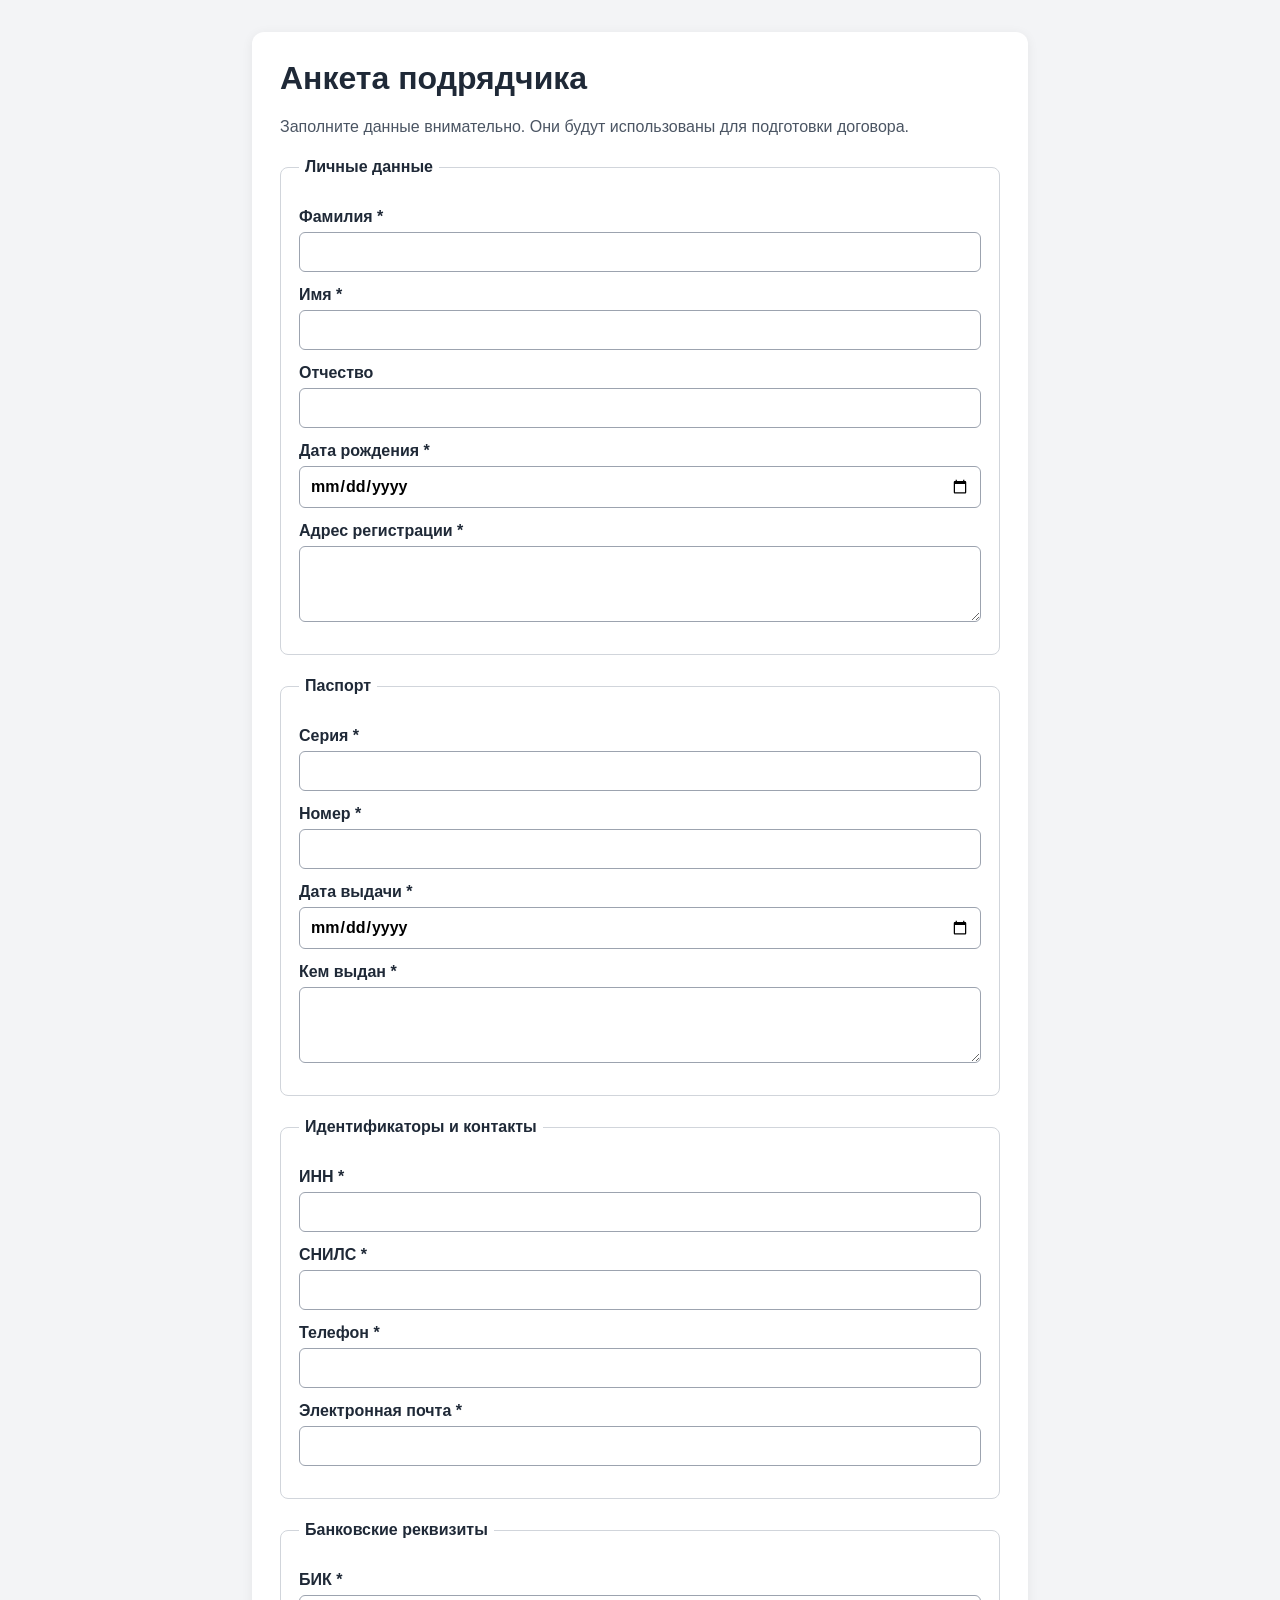
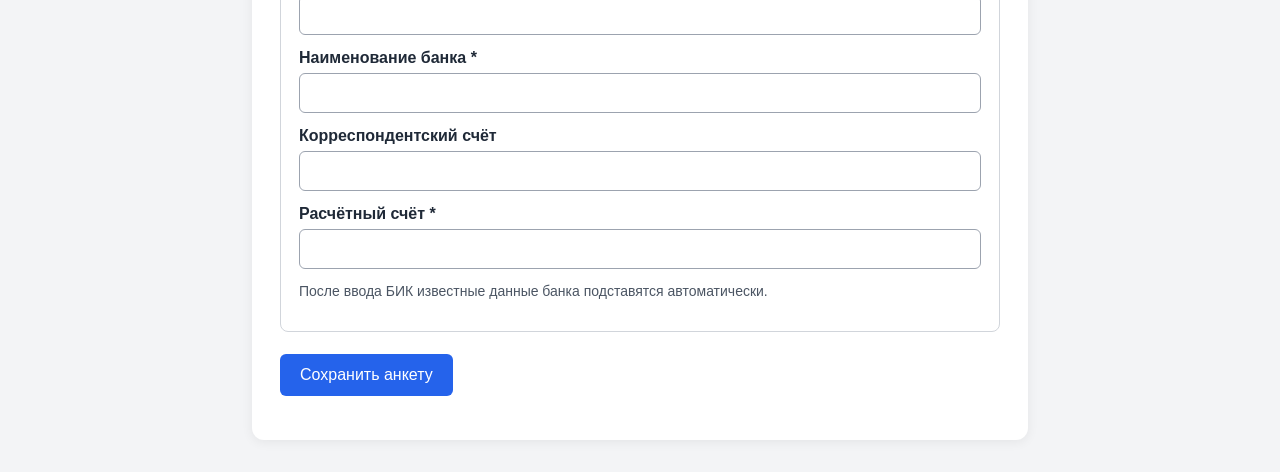
==== questionnaire/index.html @ a1c6955f "Separate contractor name fields in questionnaire" ====
<!doctype html>
<html lang="ru">
<head>
  <meta charset="utf-8">
  <meta name="viewport" content="width=device-width, initial-scale=1">
  <title>Анкета подрядчика</title>
  <link rel="stylesheet" href="style.css">
</head>
<body>
  <main class="container">
    <h1>Анкета подрядчика</h1>
    <p class="intro">Заполните данные внимательно. Они будут использованы для подготовки договора.</p>

    <form id="contractor-form" novalidate>
      <fieldset>
        <legend>Личные данные</legend>
        <label>Фамилия *<input name="lastName" autocomplete="family-name" required></label>
        <label>Имя *<input name="firstName" autocomplete="given-name" required></label>
        <label>Отчество<input name="middleName" autocomplete="additional-name"></label>
        <label>Дата рождения *<input name="birthDate" type="date" required></label>
        <label>Адрес регистрации *<textarea name="registrationAddress" rows="3" required></textarea></label>
      </fieldset>

      <fieldset>
        <legend>Паспорт</legend>
        <label>Серия *<input name="passportSeries" inputmode="numeric" maxlength="4" required></label>
        <label>Номер *<input name="passportNumber" inputmode="numeric" maxlength="6" required></label>
        <label>Дата выдачи *<input name="passportIssueDate" type="date" required></label>
        <label>Кем выдан *<textarea name="passportIssuedBy" rows="3" required></textarea></label>
      </fieldset>

      <fieldset>
        <legend>Идентификаторы и контакты</legend>
        <label>ИНН *<input name="inn" inputmode="numeric" maxlength="12" required></label>
        <label>СНИЛС *<input name="snils" inputmode="numeric" maxlength="11" required></label>
        <label>Телефон *<input name="phone" type="tel" autocomplete="tel" required></label>
        <label>Электронная почта *<input name="email" type="email" autocomplete="email" required></label>
      </fieldset>

      <fieldset>
        <legend>Банковские реквизиты</legend>
        <label>БИК *<input name="bik" inputmode="numeric" maxlength="9" required></label>
        <label>Наименование банка *<input name="bankName" required></label>
        <label>Корреспондентский счёт <input name="correspondentAccount" inputmode="numeric" maxlength="20"></label>
        <label>Расчётный счёт *<input name="accountNumber" inputmode="numeric" maxlength="20" required></label>
        <p class="hint">После ввода БИК известные данные банка подставятся автоматически.</p>
      </fieldset>

      <div id="form-errors" class="errors" role="alert" aria-live="polite"></div>
      <button type="submit">Сохранить анкету</button>
      <p id="success-message" class="success" role="status" aria-live="polite"></p>
    </form>
  </main>
  <script src="validation.js"></script>
  <script src="app.js?v=3"></script>
</body>
</html>
---- questionnaire/style.css ----
:root { font-family: Arial, sans-serif; color: #1f2937; background: #f3f4f6; }
body { margin: 0; }
.container { max-width: 720px; margin: 32px auto; padding: 28px; background: white; border-radius: 12px; box-shadow: 0 2px 12px #0001; }
h1 { margin-top: 0; }
.intro { color: #4b5563; }
fieldset { margin: 22px 0; padding: 18px; border: 1px solid #d1d5db; border-radius: 8px; }
legend { font-weight: 700; padding: 0 6px; }
label { display: block; margin: 14px 0; font-weight: 600; }
input, textarea { display: block; width: 100%; box-sizing: border-box; margin-top: 6px; padding: 10px; border: 1px solid #9ca3af; border-radius: 6px; font: inherit; }
button { padding: 12px 20px; border: 0; border-radius: 6px; color: white; background: #2563eb; font-size: 16px; cursor: pointer; }
.errors { color: #b91c1c; }
.success { color: #166534; font-weight: 700; }
.hint { color: #4b5563; font-size: 14px; }
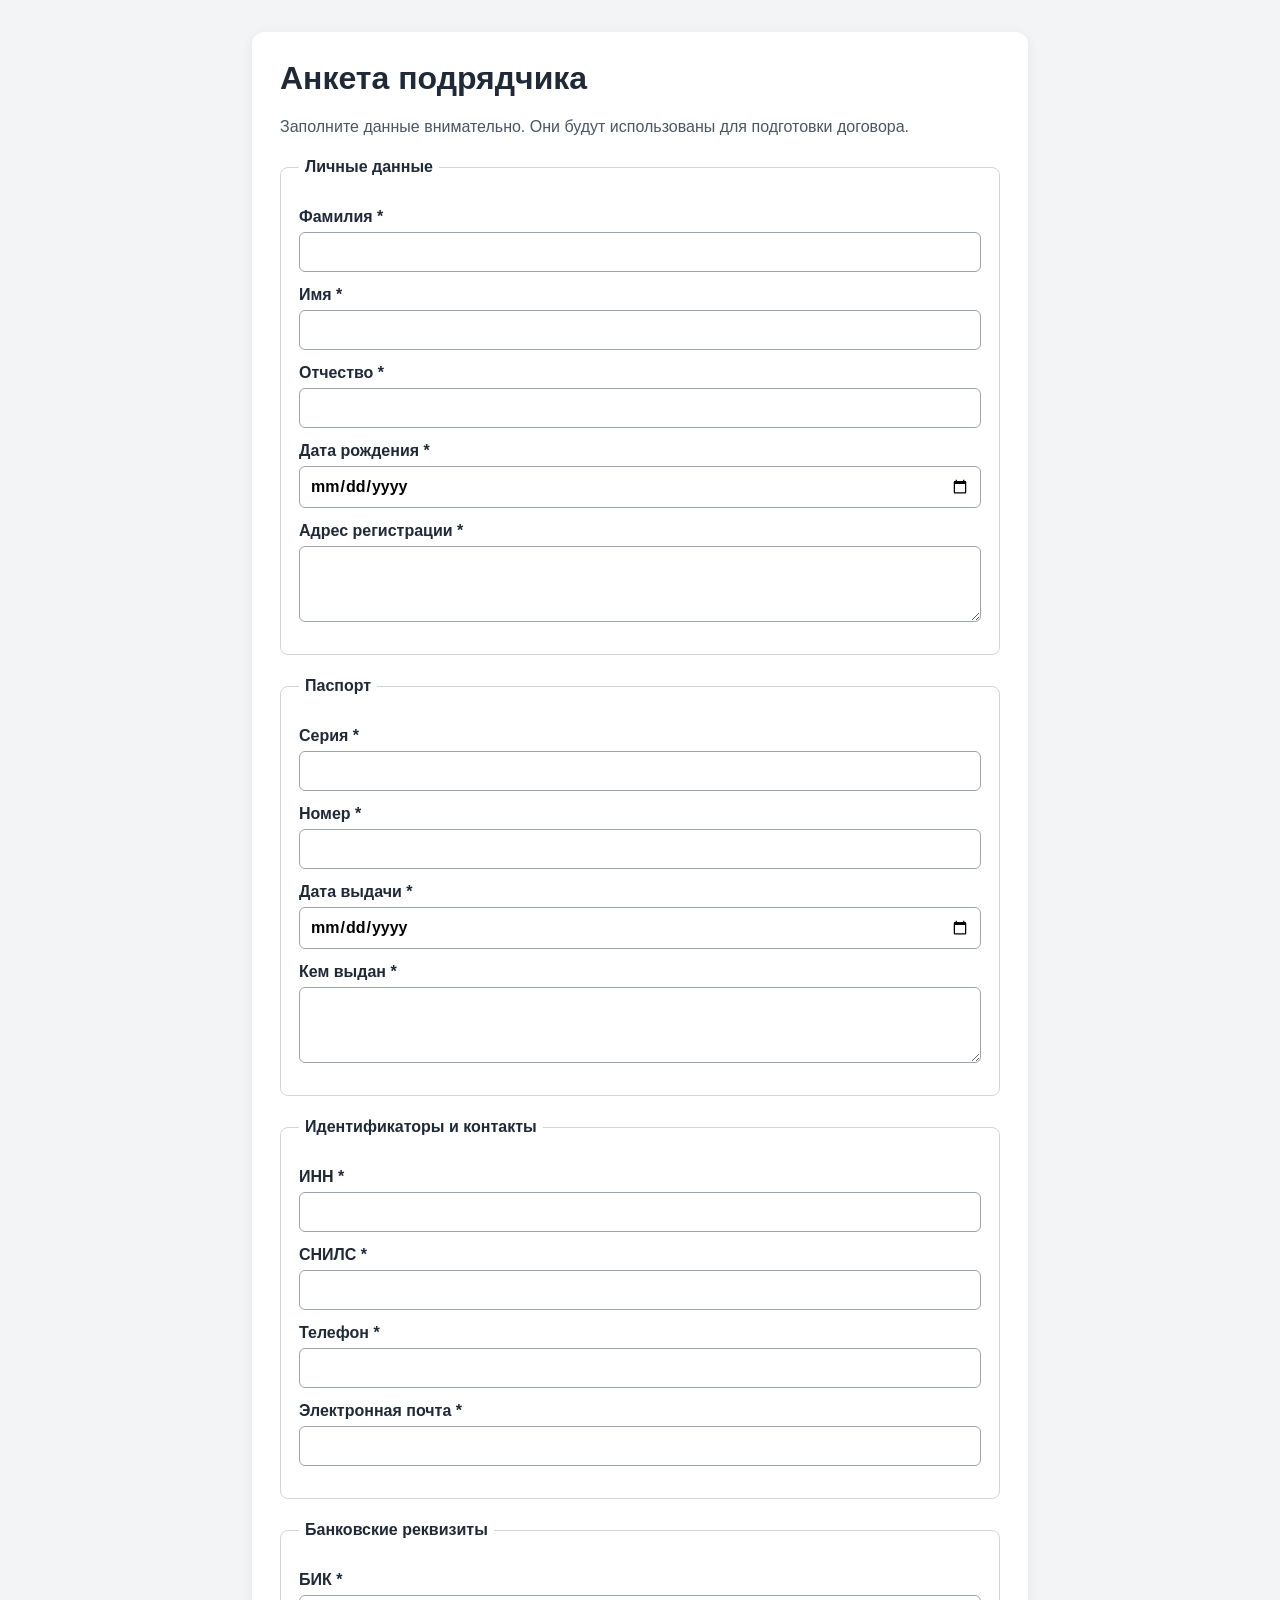
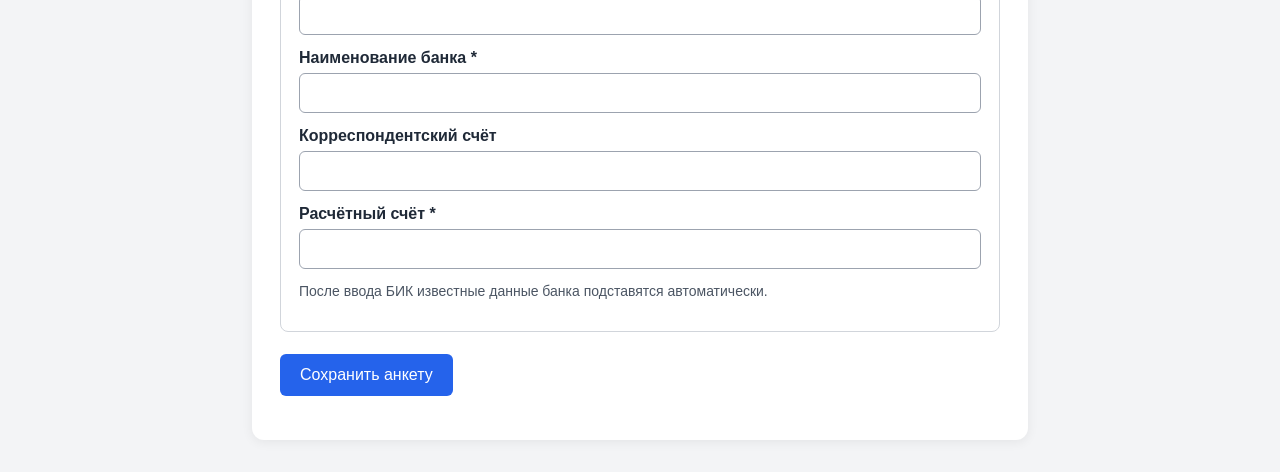
==== commit f2203f14: "Make middle name required" ====
--- a/questionnaire/index.html
+++ b/questionnaire/index.html
@@ -16,7 +16,7 @@
         <legend>Личные данные</legend>
         <label>Фамилия *<input name="lastName" autocomplete="family-name" required></label>
         <label>Имя *<input name="firstName" autocomplete="given-name" required></label>
-        <label>Отчество<input name="middleName" autocomplete="additional-name"></label>
+        <label>Отчество *<input name="middleName" autocomplete="additional-name"></label>
         <label>Дата рождения *<input name="birthDate" type="date" required></label>
         <label>Адрес регистрации *<textarea name="registrationAddress" rows="3" required></textarea></label>
       </fieldset>
@@ -52,6 +52,6 @@
     </form>
   </main>
   <script src="validation.js"></script>
-  <script src="app.js?v=3"></script>
+  <script src="app.js?v=4"></script>
 </body>
 </html>
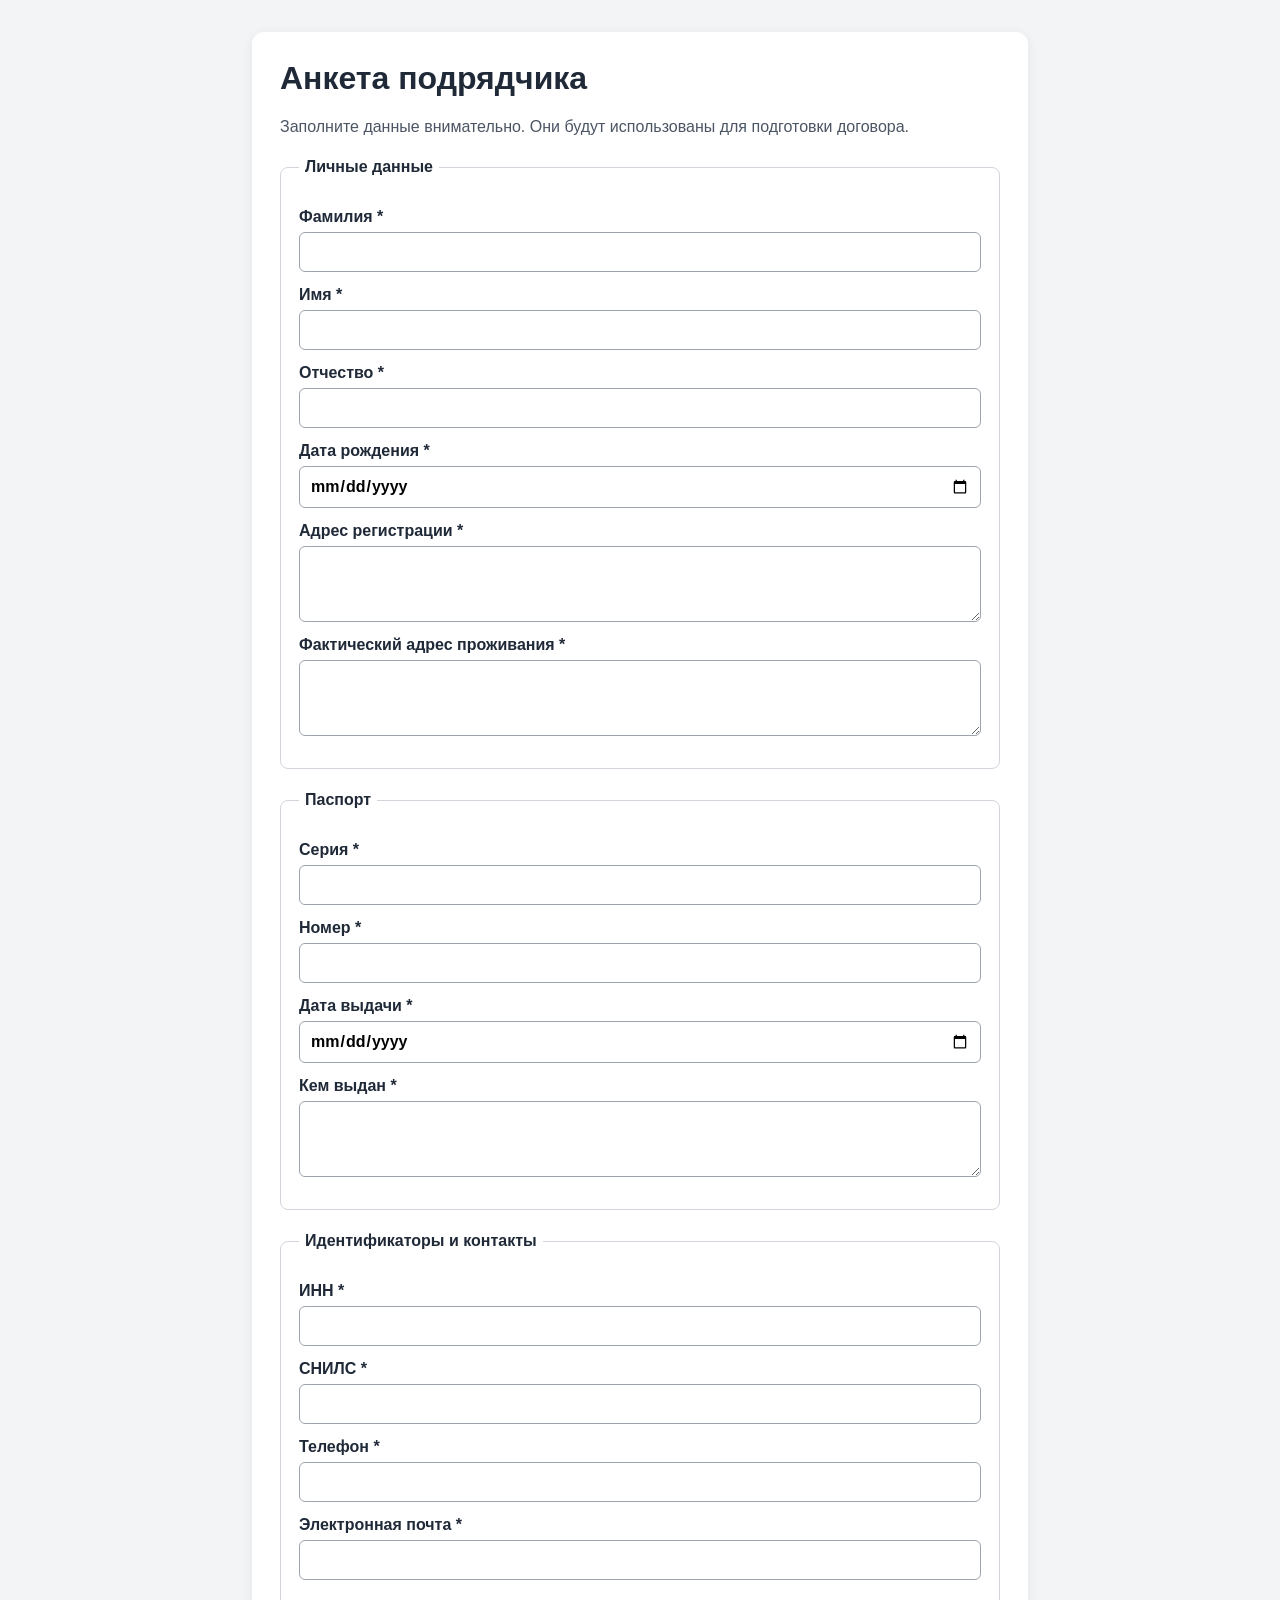
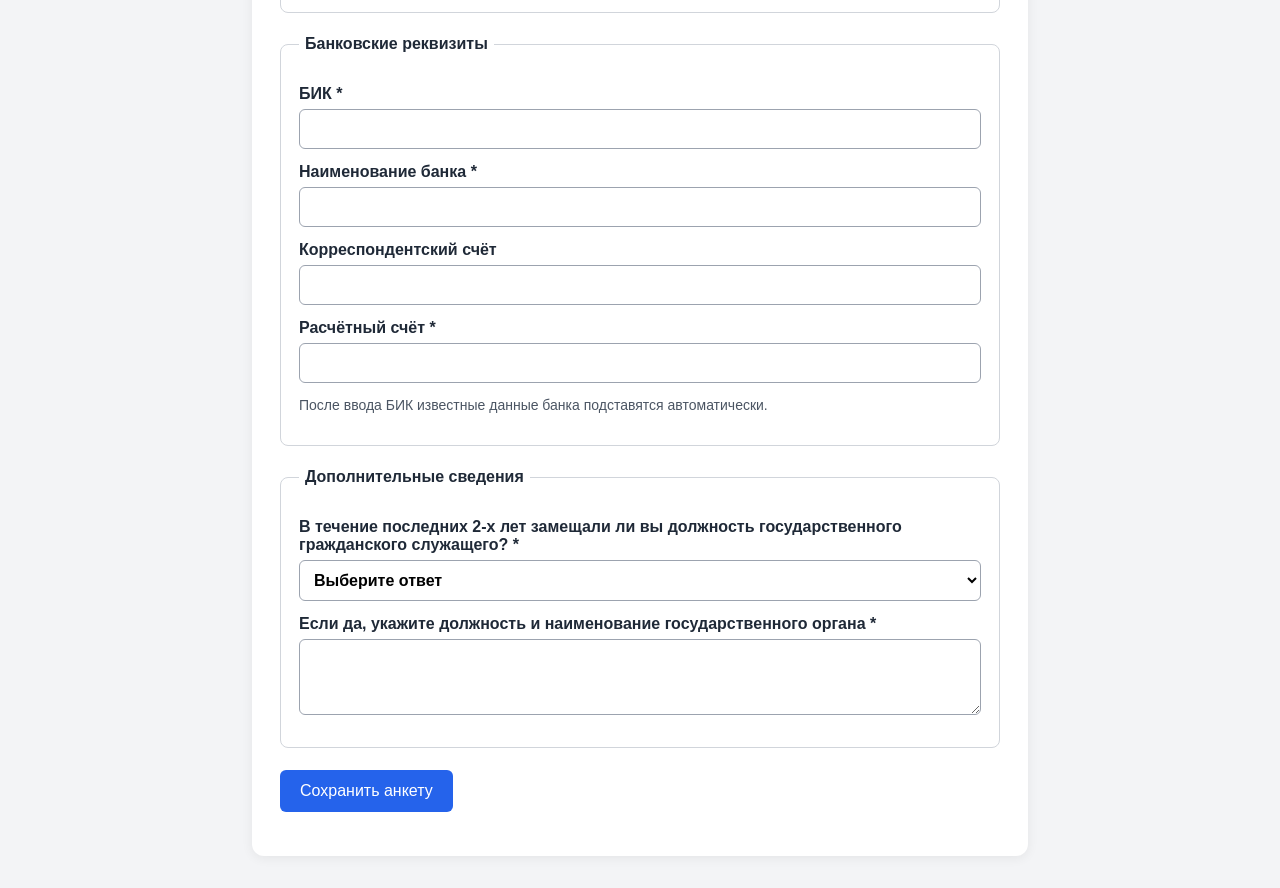
==== commit 3274475c: "Add informational fields to contractor questionnaire" ====
--- a/questionnaire/index.html
+++ b/questionnaire/index.html
@@ -16,9 +16,10 @@
         <legend>Личные данные</legend>
         <label>Фамилия *<input name="lastName" autocomplete="family-name" required></label>
         <label>Имя *<input name="firstName" autocomplete="given-name" required></label>
-        <label>Отчество *<input name="middleName" autocomplete="additional-name"></label>
+        <label>Отчество *<input name="middleName" autocomplete="additional-name" required></label>
         <label>Дата рождения *<input name="birthDate" type="date" required></label>
         <label>Адрес регистрации *<textarea name="registrationAddress" rows="3" required></textarea></label>
+        <label>Фактический адрес проживания *<textarea name="actualAddress" rows="3" required></textarea></label>
       </fieldset>
 
       <fieldset>
@@ -46,12 +47,26 @@
         <p class="hint">После ввода БИК известные данные банка подставятся автоматически.</p>
       </fieldset>
 
+      <fieldset>
+        <legend>Дополнительные сведения</legend>
+        <label>В течение последних 2-х лет замещали ли вы должность государственного гражданского служащего? *
+          <select name="wasCivilServant" required>
+            <option value="">Выберите ответ</option>
+            <option value="Нет">Нет</option>
+            <option value="Да">Да</option>
+          </select>
+        </label>
+        <label id="civil-service-details" hidden>Если да, укажите должность и наименование государственного органа *
+          <textarea name="civilServiceDetails" rows="3"></textarea>
+        </label>
+      </fieldset>
+
       <div id="form-errors" class="errors" role="alert" aria-live="polite"></div>
       <button type="submit">Сохранить анкету</button>
       <p id="success-message" class="success" role="status" aria-live="polite"></p>
     </form>
   </main>
   <script src="validation.js"></script>
-  <script src="app.js?v=4"></script>
+  <script src="app.js?v=5"></script>
 </body>
 </html>
--- a/questionnaire/style.css
+++ b/questionnaire/style.css
@@ -6,7 +6,7 @@
 fieldset { margin: 22px 0; padding: 18px; border: 1px solid #d1d5db; border-radius: 8px; }
 legend { font-weight: 700; padding: 0 6px; }
 label { display: block; margin: 14px 0; font-weight: 600; }
-input, textarea { display: block; width: 100%; box-sizing: border-box; margin-top: 6px; padding: 10px; border: 1px solid #9ca3af; border-radius: 6px; font: inherit; }
+input, textarea, select { display: block; width: 100%; box-sizing: border-box; margin-top: 6px; padding: 10px; border: 1px solid #9ca3af; border-radius: 6px; font: inherit; background: white; }
 button { padding: 12px 20px; border: 0; border-radius: 6px; color: white; background: #2563eb; font-size: 16px; cursor: pointer; }
 .errors { color: #b91c1c; }
 .success { color: #166534; font-weight: 700; }
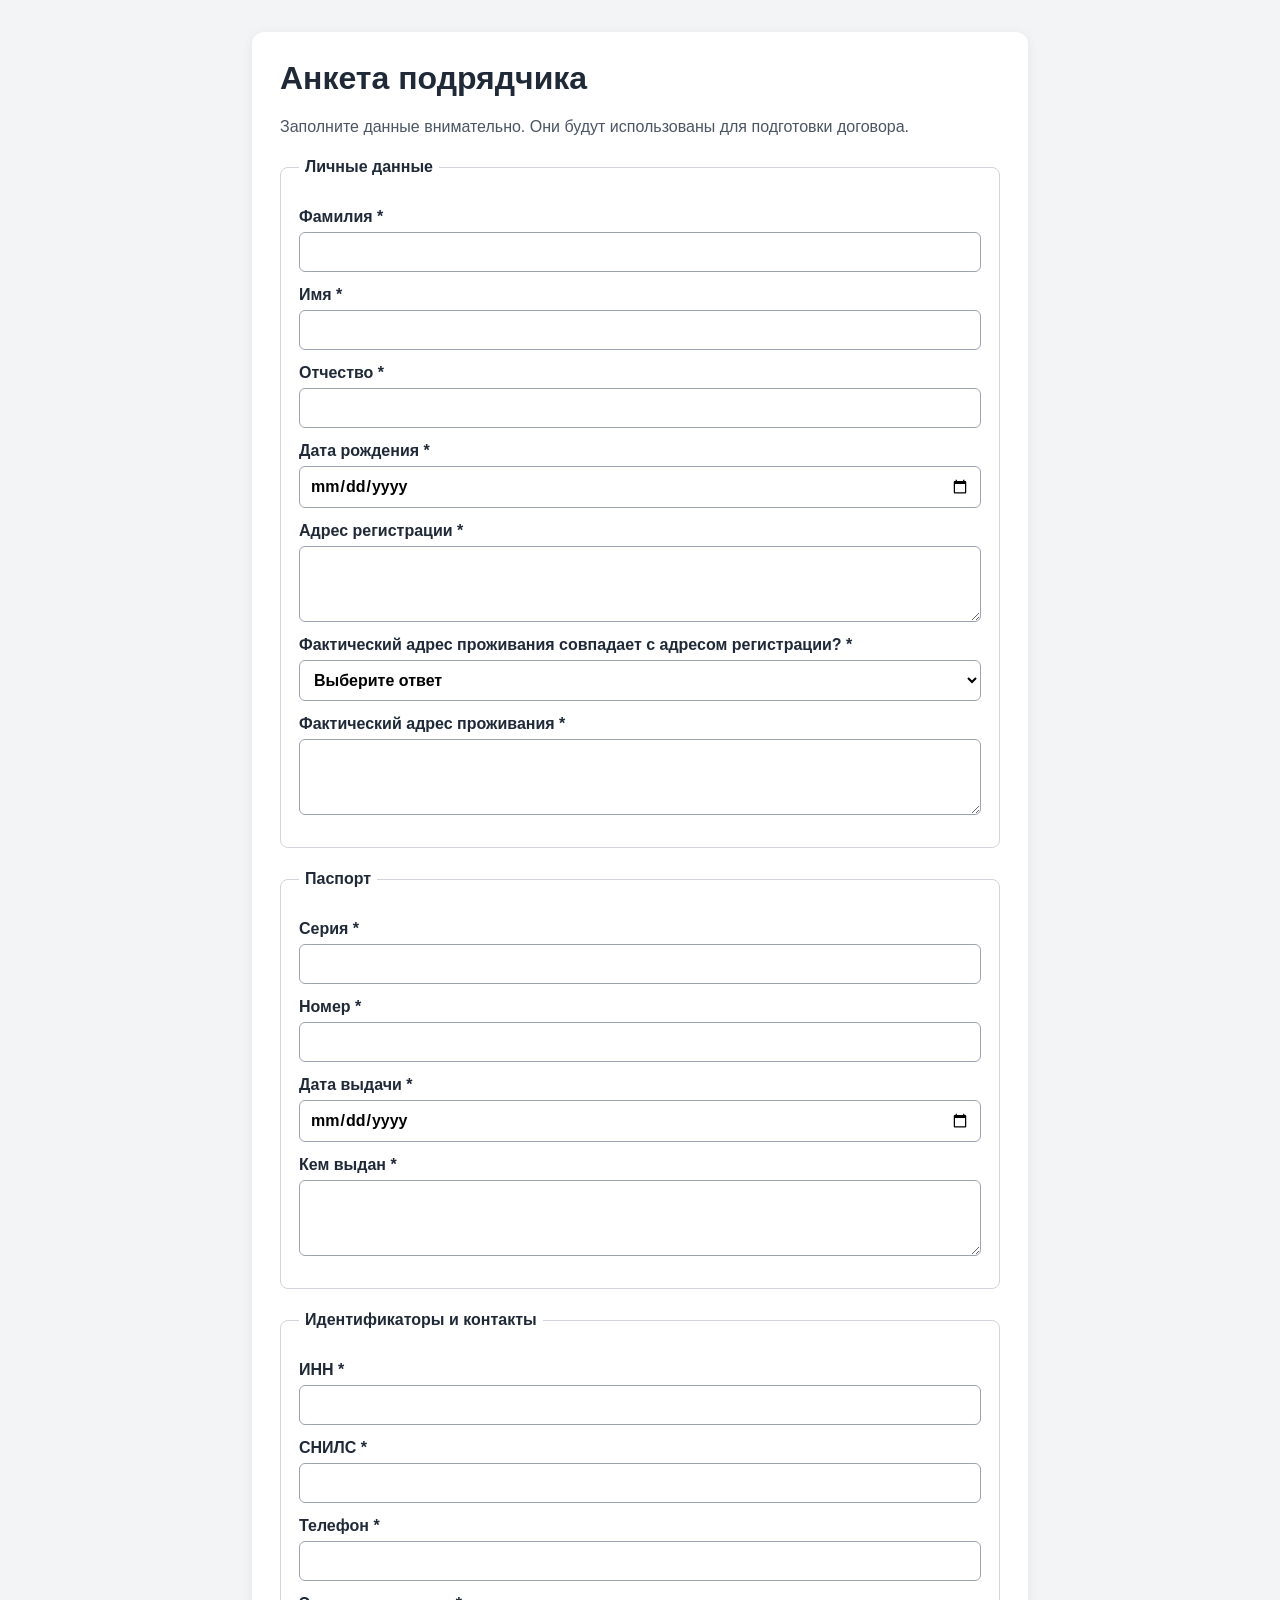
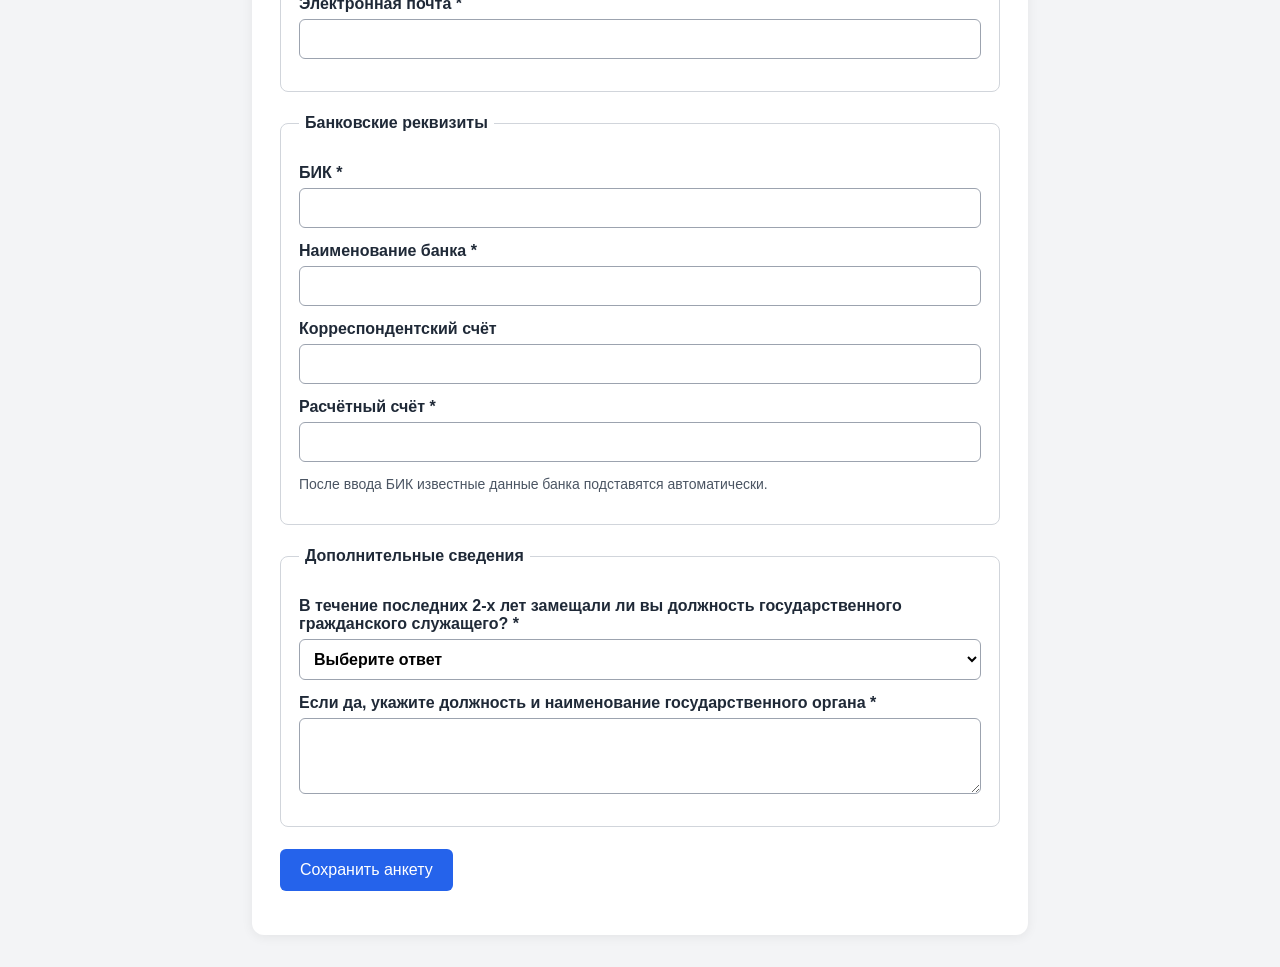
==== commit 055307e9: "Reuse registration address when actual address matches" ====
--- a/questionnaire/index.html
+++ b/questionnaire/index.html
@@ -19,7 +19,14 @@
         <label>Отчество *<input name="middleName" autocomplete="additional-name" required></label>
         <label>Дата рождения *<input name="birthDate" type="date" required></label>
         <label>Адрес регистрации *<textarea name="registrationAddress" rows="3" required></textarea></label>
-        <label>Фактический адрес проживания *<textarea name="actualAddress" rows="3" required></textarea></label>
+        <label>Фактический адрес проживания совпадает с адресом регистрации? *
+          <select name="actualAddressSame" required>
+            <option value="">Выберите ответ</option>
+            <option value="Да">Да</option>
+            <option value="Нет">Нет</option>
+          </select>
+        </label>
+        <label id="actual-address-field">Фактический адрес проживания *<textarea name="actualAddress" rows="3" required></textarea></label>
       </fieldset>
 
       <fieldset>
@@ -67,6 +74,6 @@
     </form>
   </main>
   <script src="validation.js"></script>
-  <script src="app.js?v=5"></script>
+  <script src="app.js?v=6"></script>
 </body>
 </html>
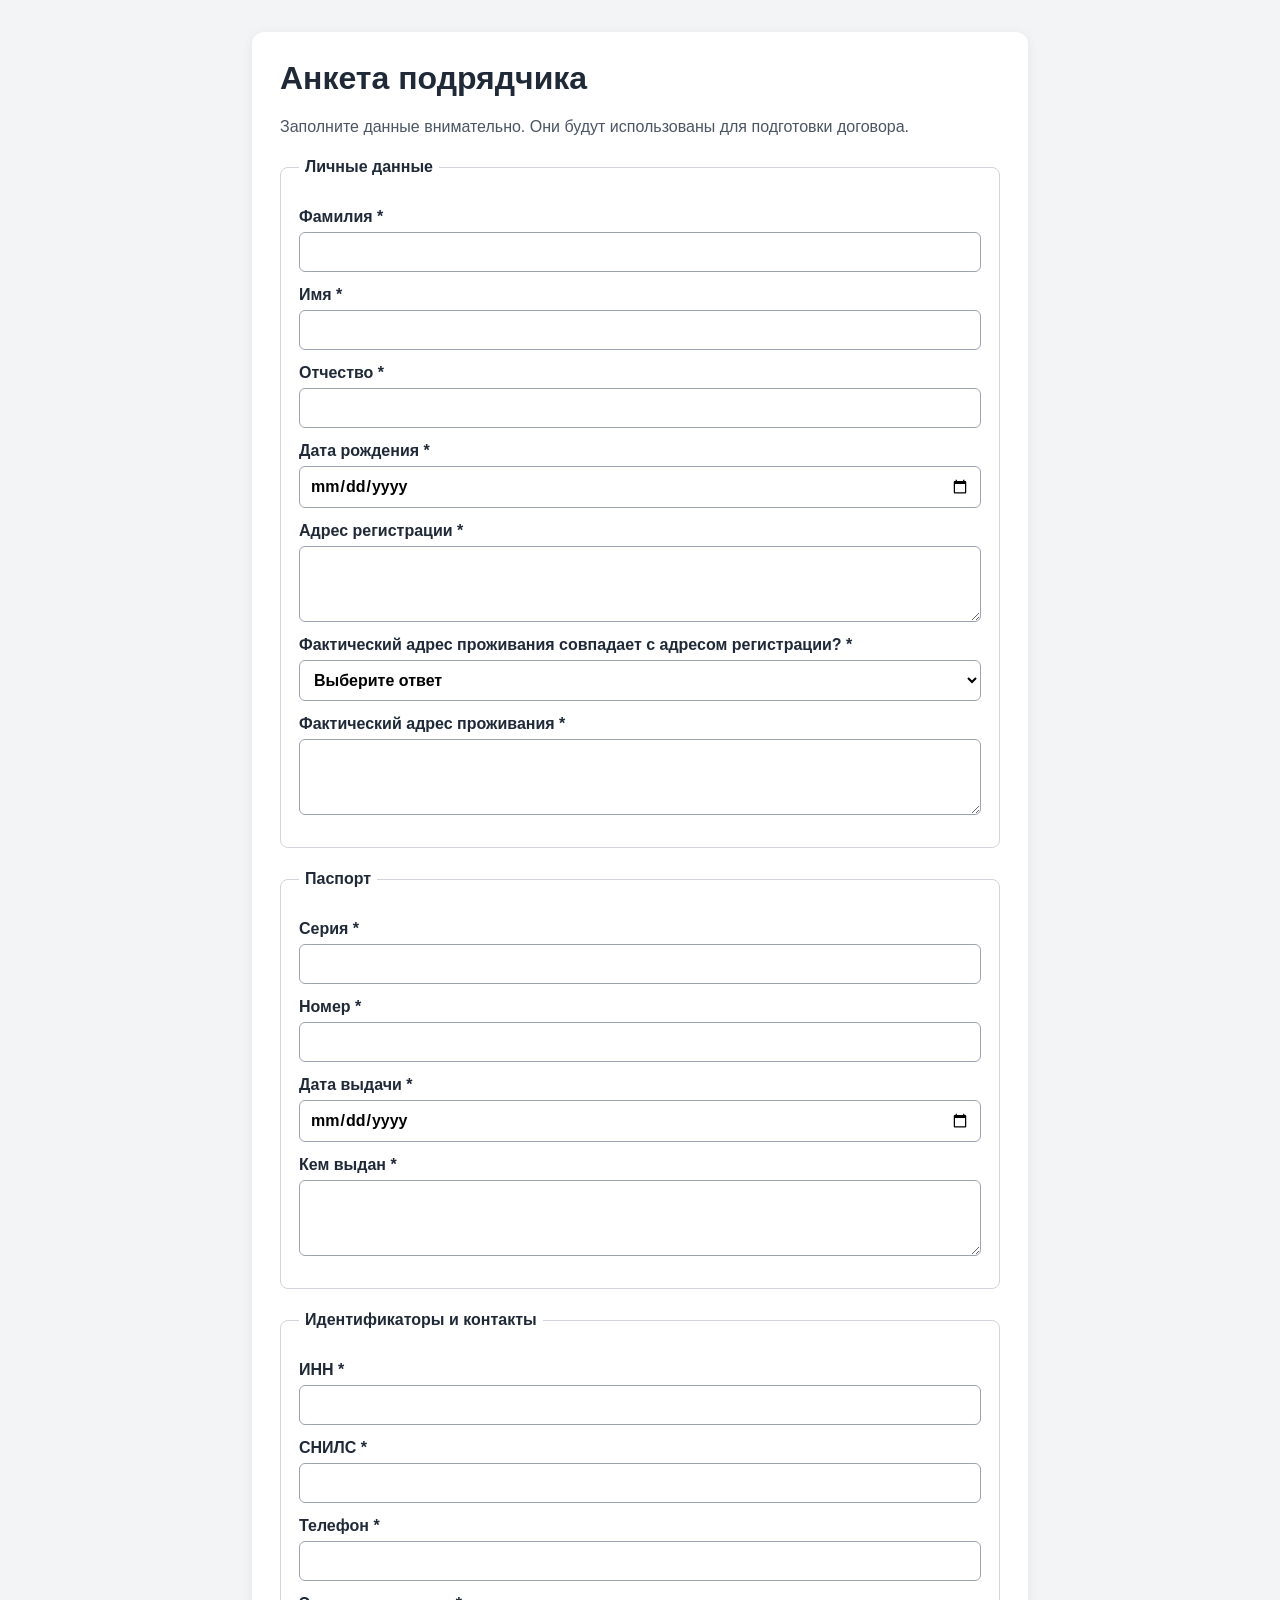
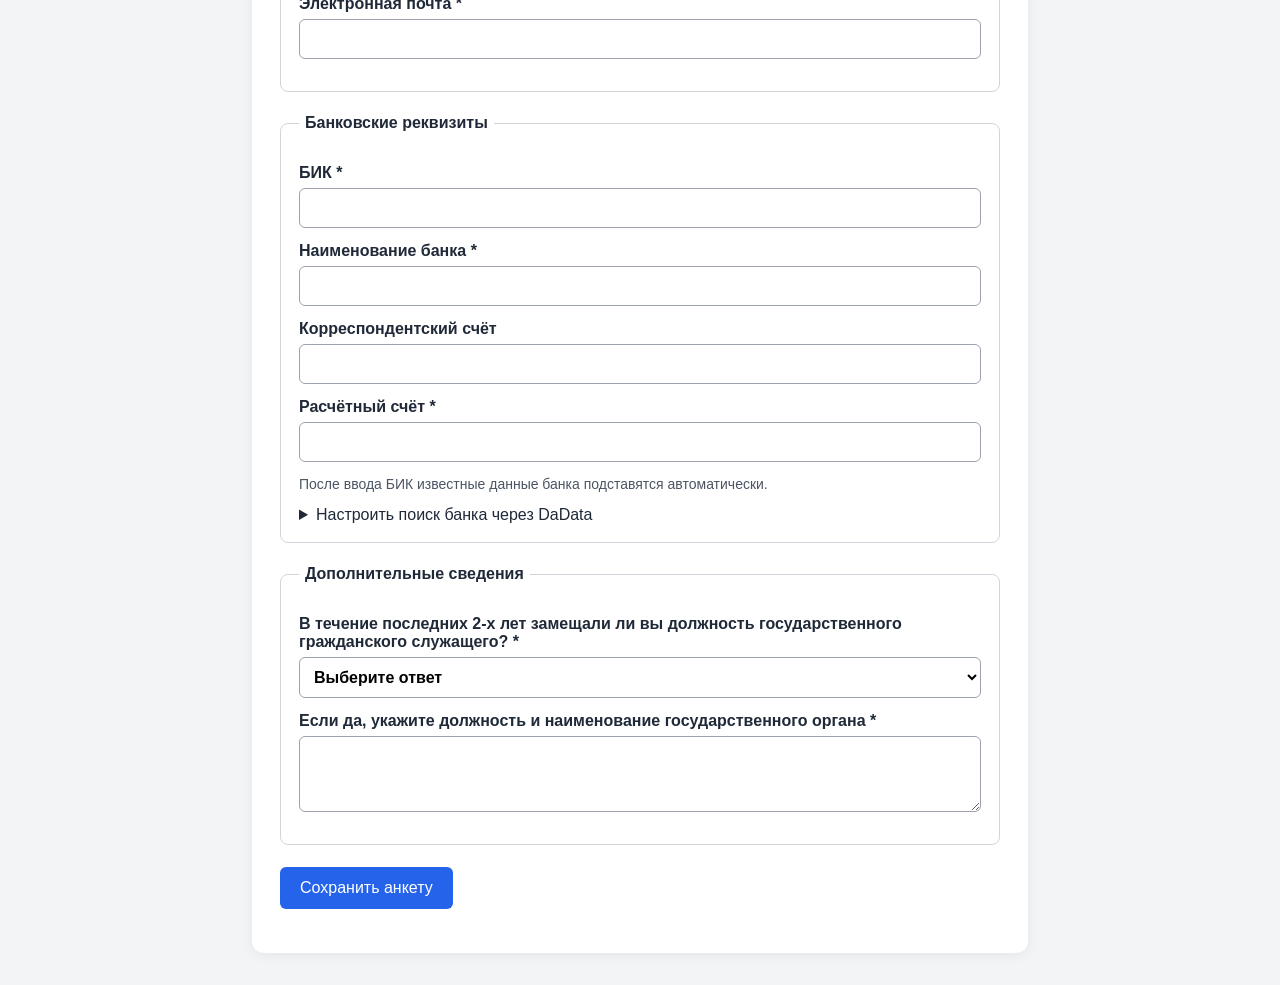
==== commit a4e859ad: "Add session-only DaData token setup" ====
--- a/questionnaire/index.html
+++ b/questionnaire/index.html
@@ -52,6 +52,14 @@
         <label>Корреспондентский счёт <input name="correspondentAccount" inputmode="numeric" maxlength="20"></label>
         <label>Расчётный счёт *<input name="accountNumber" inputmode="numeric" maxlength="20" required></label>
         <p class="hint">После ввода БИК известные данные банка подставятся автоматически.</p>
+        <details class="token-settings">
+          <summary>Настроить поиск банка через DaData</summary>
+          <label>Токен DaData (только для этой сессии)
+            <input id="dadata-token" type="password" autocomplete="off" placeholder="Вставьте токен">
+          </label>
+          <button id="save-dadata-token" type="button">Сохранить для этой сессии</button>
+          <span id="token-status" class="hint" role="status"></span>
+        </details>
       </fieldset>
 
       <fieldset>
@@ -74,6 +82,6 @@
     </form>
   </main>
   <script src="validation.js"></script>
-  <script src="app.js?v=6"></script>
+  <script src="app.js?v=7"></script>
 </body>
 </html>
